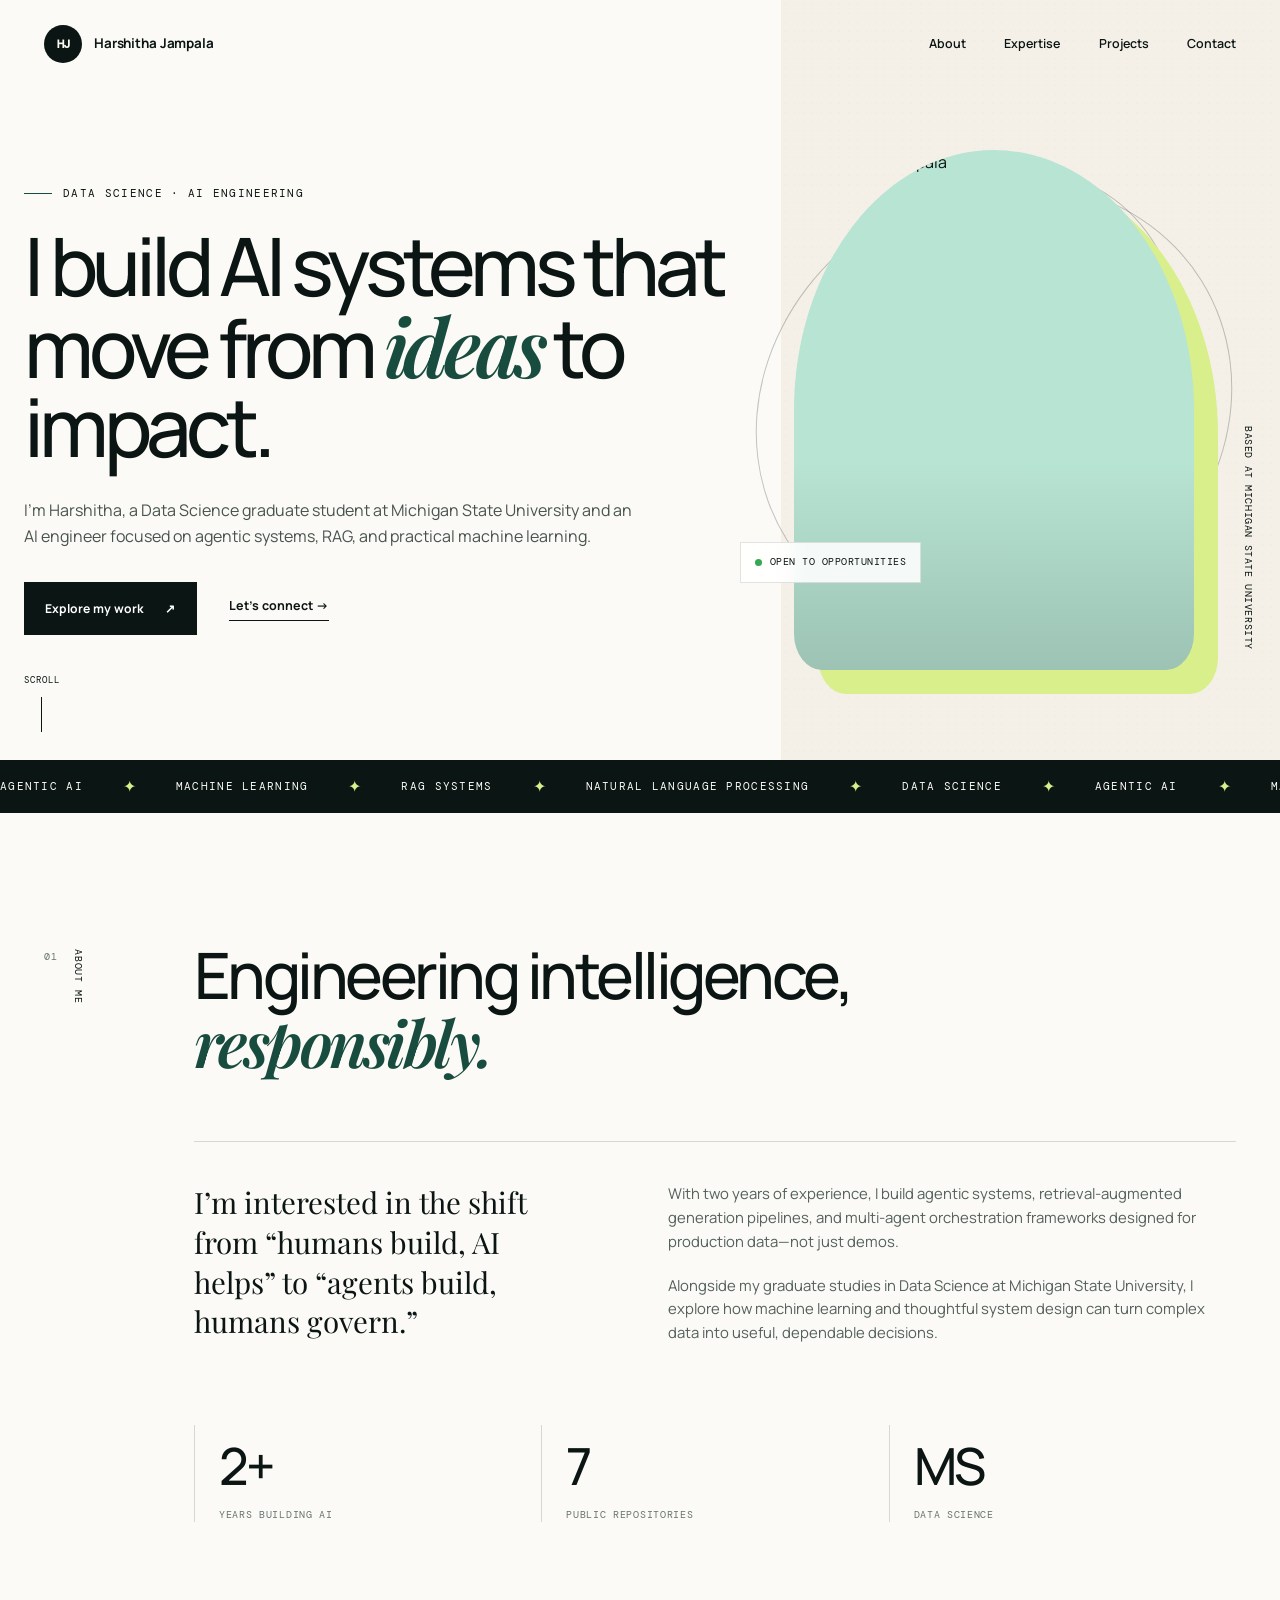
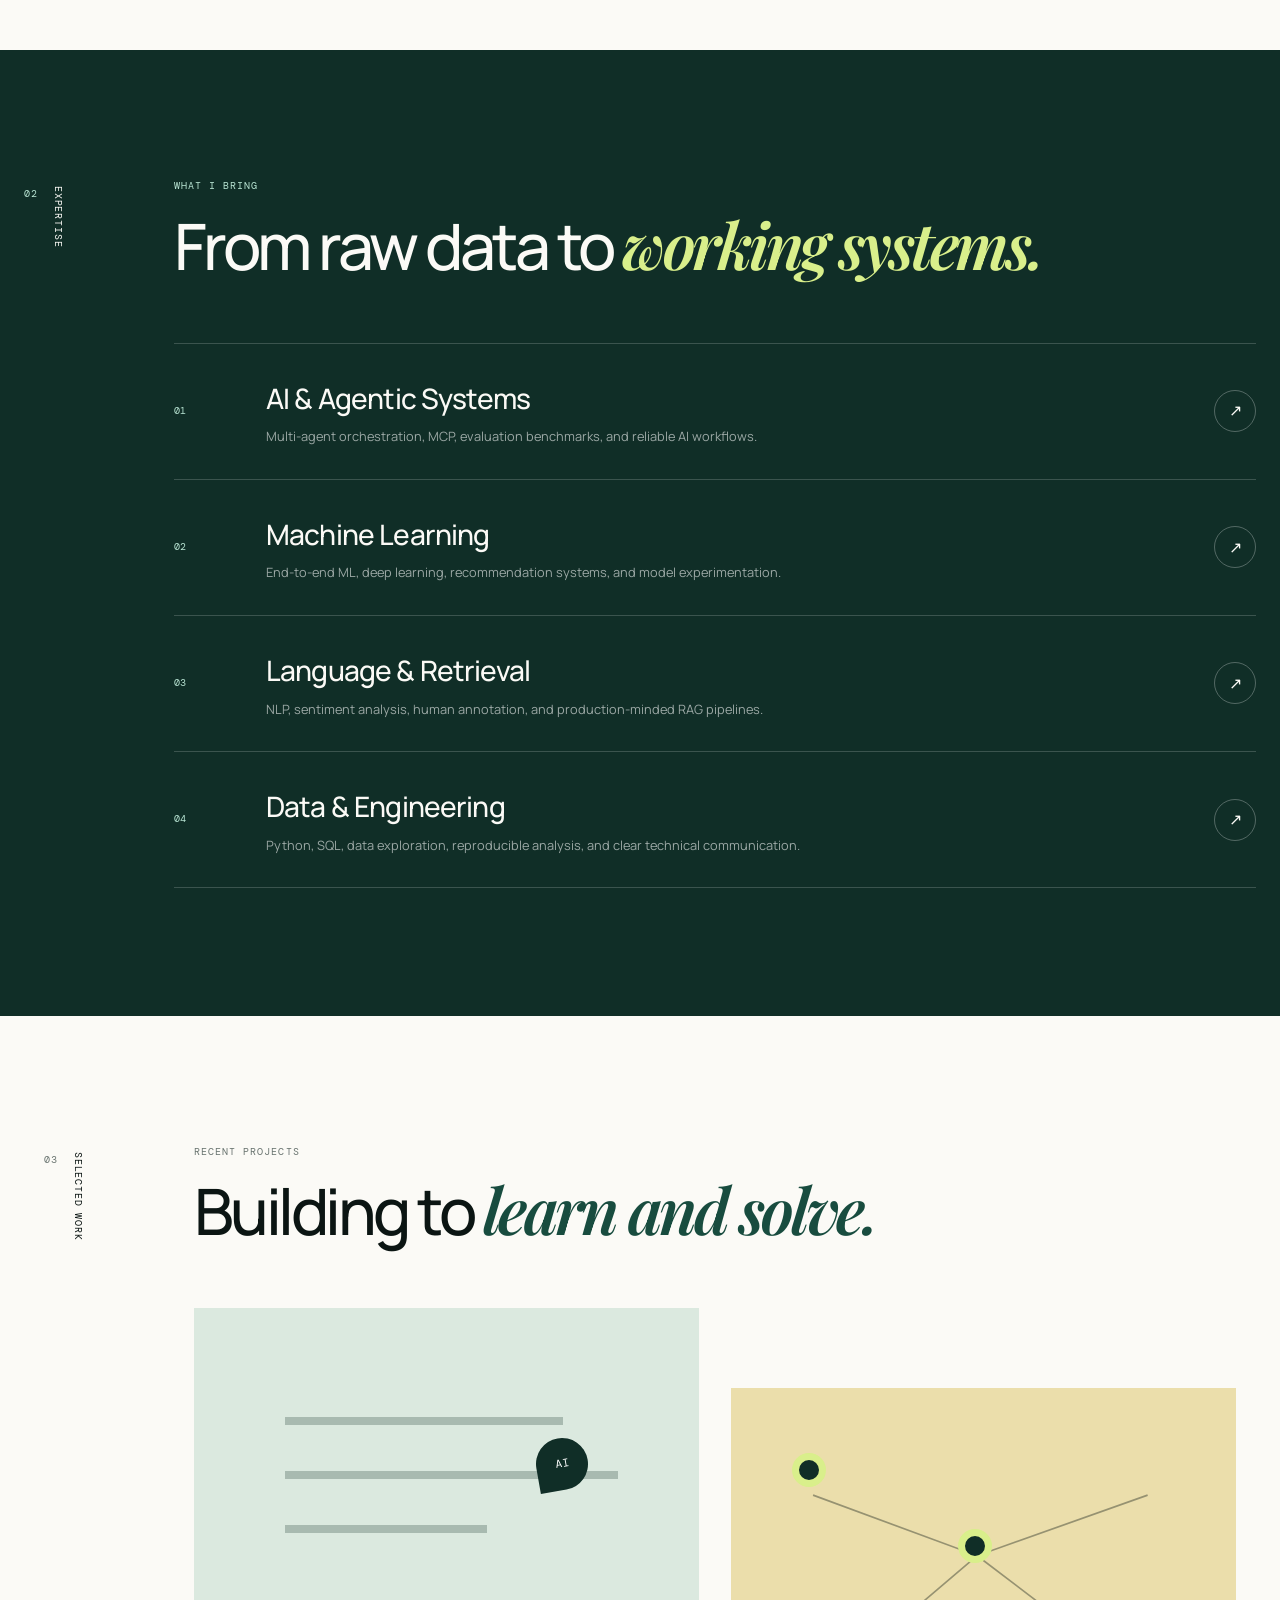
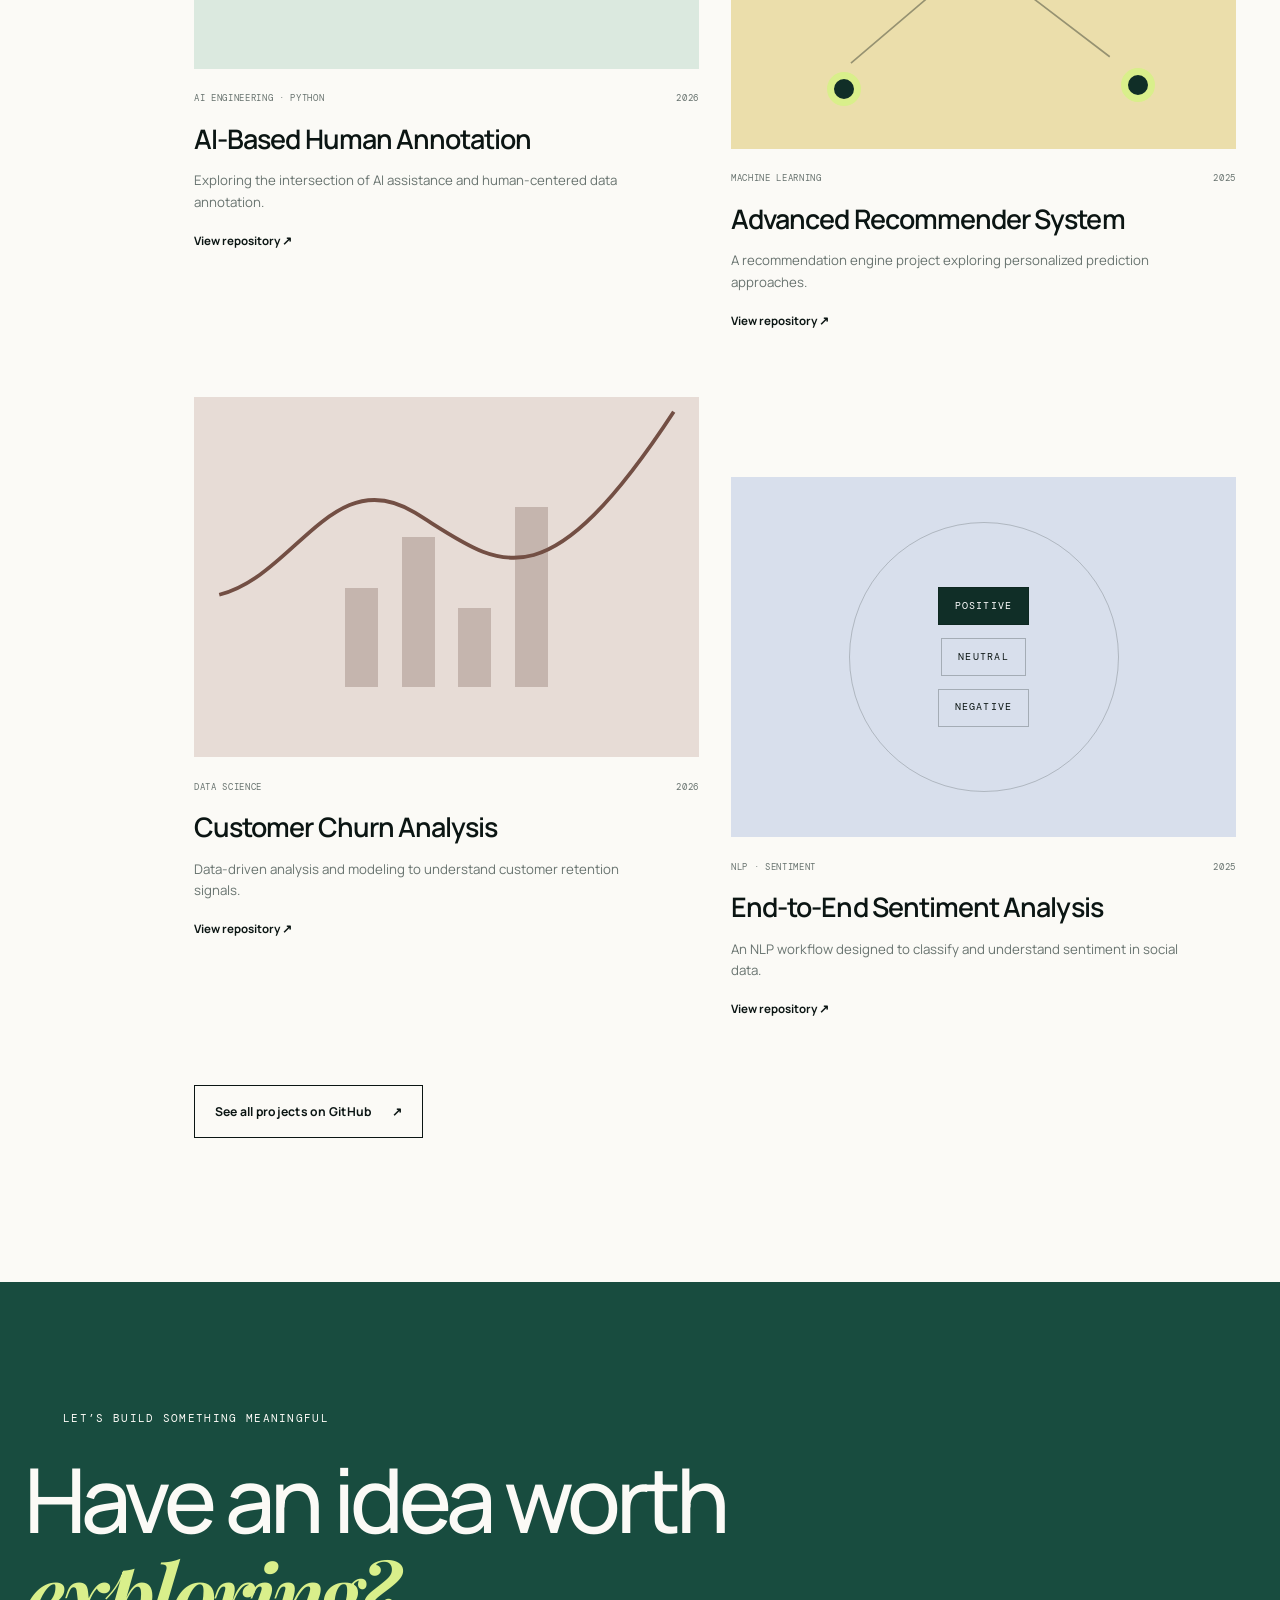
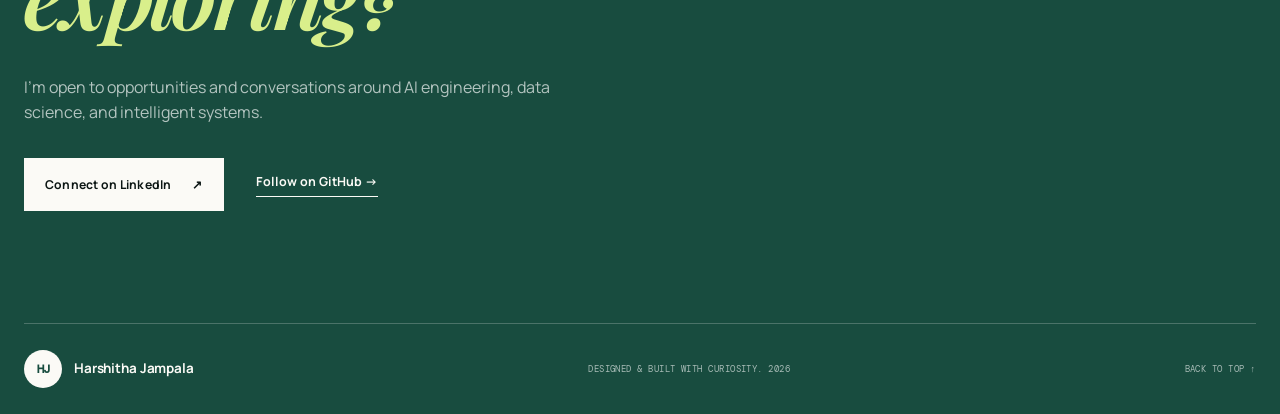
==== index.html @ 98a90528 "Add files via upload" ====
<!DOCTYPE html>
<html lang="en">
  <head>
    <meta charset="UTF-8" />
    <meta name="viewport" content="width=device-width, initial-scale=1.0" />
    <meta
      name="description"
      content="Harshitha Jampala — Data Scientist and AI Engineer building intelligent, production-ready systems."
    />
    <meta name="theme-color" content="#0b1513" />
    <title>Harshitha Jampala | Data Scientist & AI Engineer</title>
    <link rel="preconnect" href="https://fonts.googleapis.com" />
    <link rel="preconnect" href="https://fonts.gstatic.com" crossorigin />
    <link
      href="https://fonts.googleapis.com/css2?family=DM+Mono:wght@400;500&family=Manrope:wght@400;500;600;700&family=Playfair+Display:ital,wght@0,600;1,600&display=swap"
      rel="stylesheet"
    />
    <link rel="stylesheet" href="styles.css" />
    <script src="script.js" defer></script>
  </head>
  <body>
    <a class="skip-link" href="#main-content">Skip to content</a>

    <header class="site-header" id="top">
      <a class="brand" href="#top" aria-label="Harshitha Jampala, home">
        <span class="brand-mark">HJ</span>
        <span>Harshitha Jampala</span>
      </a>
      <button class="menu-toggle" type="button" aria-expanded="false" aria-controls="site-nav">
        <span></span><span></span>
        <span class="sr-only">Open navigation</span>
      </button>
      <nav id="site-nav" aria-label="Primary navigation">
        <a href="#about">About</a>
        <a href="#expertise">Expertise</a>
        <a href="#projects">Projects</a>
        <a href="#contact">Contact</a>
      </nav>
    </header>

    <main id="main-content">
      <section class="hero" aria-labelledby="hero-title">
        <div class="hero-copy reveal">
          <p class="eyebrow"><span></span> Data Science · AI Engineering</p>
          <h1 id="hero-title">I build AI systems that move from <em>ideas</em> to impact.</h1>
          <p class="hero-intro">
            I’m Harshitha, a Data Science graduate student at Michigan State University
            and an AI engineer focused on agentic systems, RAG, and practical machine learning.
          </p>
          <div class="hero-actions">
            <a class="button button-primary" href="#projects">Explore my work <span>↗</span></a>
            <a class="text-link" href="#contact">Let’s connect <span>→</span></a>
          </div>
        </div>

        <div class="hero-visual reveal" aria-label="Portrait of Harshitha Jampala">
          <div class="portrait-frame">
            <img
              src="https://avatars.githubusercontent.com/u/181497829?v=4"
              alt="Harshitha Jampala"
              width="520"
              height="520"
            />
          </div>
          <div class="orbit orbit-one" aria-hidden="true"></div>
          <div class="orbit orbit-two" aria-hidden="true"></div>
          <div class="availability">
            <span class="status-dot"></span>
            Open to opportunities
          </div>
          <p class="visual-note">Based at Michigan State University</p>
        </div>

        <a class="scroll-cue" href="#about" aria-label="Scroll to about section">
          <span>Scroll</span>
          <i></i>
        </a>
      </section>

      <section class="marquee" aria-label="Areas of expertise">
        <div class="marquee-track">
          <span>Agentic AI</span><i>✦</i><span>Machine Learning</span><i>✦</i>
          <span>RAG Systems</span><i>✦</i><span>Natural Language Processing</span><i>✦</i>
          <span>Data Science</span><i>✦</i><span>Agentic AI</span><i>✦</i>
          <span>Machine Learning</span><i>✦</i><span>RAG Systems</span><i>✦</i>
        </div>
      </section>

      <section class="section about" id="about" aria-labelledby="about-title">
        <div class="section-label reveal">
          <span>01</span>
          <p>About me</p>
        </div>
        <div class="about-content reveal">
          <h2 id="about-title">Engineering intelligence, <em>responsibly.</em></h2>
          <div class="about-grid">
            <p class="about-lead">
              I’m interested in the shift from “humans build, AI helps” to
              “agents build, humans govern.”
            </p>
            <div class="about-body">
              <p>
                With two years of experience, I build agentic systems, retrieval-augmented
                generation pipelines, and multi-agent orchestration frameworks designed for
                production data—not just demos.
              </p>
              <p>
                Alongside my graduate studies in Data Science at Michigan State University,
                I explore how machine learning and thoughtful system design can turn complex
                data into useful, dependable decisions.
              </p>
            </div>
          </div>
          <div class="stats" aria-label="Highlights">
            <div><strong>2+</strong><span>Years building AI</span></div>
            <div><strong>7</strong><span>Public repositories</span></div>
            <div><strong>MS</strong><span>Data Science</span></div>
          </div>
        </div>
      </section>

      <section class="section expertise" id="expertise" aria-labelledby="expertise-title">
        <div class="section-label light reveal">
          <span>02</span>
          <p>Expertise</p>
        </div>
        <div class="expertise-content">
          <div class="section-heading reveal">
            <p class="kicker">What I bring</p>
            <h2 id="expertise-title">From raw data to <em>working systems.</em></h2>
          </div>
          <div class="expertise-list">
            <article class="expertise-item reveal">
              <span class="item-number">01</span>
              <div>
                <h3>AI & Agentic Systems</h3>
                <p>Multi-agent orchestration, MCP, evaluation benchmarks, and reliable AI workflows.</p>
              </div>
              <span class="item-icon" aria-hidden="true">↗</span>
            </article>
            <article class="expertise-item reveal">
              <span class="item-number">02</span>
              <div>
                <h3>Machine Learning</h3>
                <p>End-to-end ML, deep learning, recommendation systems, and model experimentation.</p>
              </div>
              <span class="item-icon" aria-hidden="true">↗</span>
            </article>
            <article class="expertise-item reveal">
              <span class="item-number">03</span>
              <div>
                <h3>Language & Retrieval</h3>
                <p>NLP, sentiment analysis, human annotation, and production-minded RAG pipelines.</p>
              </div>
              <span class="item-icon" aria-hidden="true">↗</span>
            </article>
            <article class="expertise-item reveal">
              <span class="item-number">04</span>
              <div>
                <h3>Data & Engineering</h3>
                <p>Python, SQL, data exploration, reproducible analysis, and clear technical communication.</p>
              </div>
              <span class="item-icon" aria-hidden="true">↗</span>
            </article>
          </div>
        </div>
      </section>

      <section class="section projects" id="projects" aria-labelledby="projects-title">
        <div class="section-label reveal">
          <span>03</span>
          <p>Selected work</p>
        </div>
        <div class="projects-content">
          <div class="section-heading reveal">
            <p class="kicker">Recent projects</p>
            <h2 id="projects-title">Building to <em>learn and solve.</em></h2>
          </div>
          <div class="project-grid">
            <a
              class="project-card project-featured reveal"
              href="https://github.com/Harshitha653/AI-based-human-annotation"
              target="_blank"
              rel="noreferrer"
            >
              <div class="project-art annotation-art" aria-hidden="true">
                <span class="annotation-line line-one"></span>
                <span class="annotation-line line-two"></span>
                <span class="annotation-line line-three"></span>
                <div class="annotation-cursor">AI</div>
              </div>
              <div class="project-meta">
                <span>AI Engineering · Python</span>
                <span>2026</span>
              </div>
              <h3>AI-Based Human Annotation</h3>
              <p>Exploring the intersection of AI assistance and human-centered data annotation.</p>
              <span class="project-link">View repository ↗</span>
            </a>

            <a
              class="project-card reveal"
              href="https://github.com/Harshitha653/Advanced-recommender-system"
              target="_blank"
              rel="noreferrer"
            >
              <div class="project-art recommender-art" aria-hidden="true">
                <div class="node node-one"></div><div class="node node-two"></div>
                <div class="node node-three"></div><div class="node node-four"></div>
                <svg viewBox="0 0 400 240"><path d="M65 62L195 110L330 62M195 110L95 195M195 110L300 190" /></svg>
              </div>
              <div class="project-meta"><span>Machine Learning</span><span>2025</span></div>
              <h3>Advanced Recommender System</h3>
              <p>A recommendation engine project exploring personalized prediction approaches.</p>
              <span class="project-link">View repository ↗</span>
            </a>

            <a
              class="project-card reveal"
              href="https://github.com/Harshitha653/Customer_churn"
              target="_blank"
              rel="noreferrer"
            >
              <div class="project-art churn-art" aria-hidden="true">
                <div class="chart-bar"></div><div class="chart-bar"></div>
                <div class="chart-bar"></div><div class="chart-bar"></div>
                <svg viewBox="0 0 400 240"><path d="M20 190C80 175 110 85 175 125S275 205 380 45" /></svg>
              </div>
              <div class="project-meta"><span>Data Science</span><span>2026</span></div>
              <h3>Customer Churn Analysis</h3>
              <p>Data-driven analysis and modeling to understand customer retention signals.</p>
              <span class="project-link">View repository ↗</span>
            </a>

            <a
              class="project-card reveal"
              href="https://github.com/Harshitha653/End-to-end-twitter-sentimental-analysis"
              target="_blank"
              rel="noreferrer"
            >
              <div class="project-art sentiment-art" aria-hidden="true">
                <span>POSITIVE</span><span>NEUTRAL</span><span>NEGATIVE</span>
                <div class="pulse"></div>
              </div>
              <div class="project-meta"><span>NLP · Sentiment</span><span>2025</span></div>
              <h3>End-to-End Sentiment Analysis</h3>
              <p>An NLP workflow designed to classify and understand sentiment in social data.</p>
              <span class="project-link">View repository ↗</span>
            </a>
          </div>
          <a
            class="button button-outline reveal"
            href="https://github.com/Harshitha653?tab=repositories"
            target="_blank"
            rel="noreferrer"
          >
            See all projects on GitHub <span>↗</span>
          </a>
        </div>
      </section>

      <section class="contact" id="contact" aria-labelledby="contact-title">
        <div class="contact-inner reveal">
          <p class="eyebrow light"><span></span> Let’s build something meaningful</p>
          <h2 id="contact-title">Have an idea worth <em>exploring?</em></h2>
          <p>
            I’m open to opportunities and conversations around AI engineering,
            data science, and intelligent systems.
          </p>
          <div class="contact-actions">
            <a
              class="button button-light"
              href="https://www.linkedin.com/in/harshitha-jampala-905857206/"
              target="_blank"
              rel="noreferrer"
            >Connect on LinkedIn <span>↗</span></a>
            <a
              class="text-link light-link"
              href="https://github.com/Harshitha653"
              target="_blank"
              rel="noreferrer"
            >Follow on GitHub <span>→</span></a>
          </div>
        </div>
        <footer>
          <a class="brand footer-brand" href="#top">
            <span class="brand-mark">HJ</span>
            <span>Harshitha Jampala</span>
          </a>
          <p>Designed & built with curiosity. <span id="year"></span></p>
          <a class="back-to-top" href="#top">Back to top ↑</a>
        </footer>
      </section>
    </main>
  </body>
</html>
---- styles.css ----
:root {
  --ink: #0b1513;
  --forest: #102e27;
  --green: #184c3f;
  --mint: #b8e4d3;
  --lime: #d9ef8b;
  --cream: #f4f0e7;
  --paper: #fbfaf6;
  --line: rgba(11, 21, 19, 0.15);
  --muted: #68736f;
  --max-width: 1240px;
}

* {
  box-sizing: border-box;
  margin: 0;
  padding: 0;
}

html {
  scroll-behavior: smooth;
}

body {
  background: var(--paper);
  color: var(--ink);
  font-family: "Manrope", sans-serif;
  line-height: 1.6;
  overflow-x: hidden;
}

a {
  color: inherit;
  text-decoration: none;
}

img {
  display: block;
  max-width: 100%;
}

.sr-only {
  clip: rect(0 0 0 0);
  clip-path: inset(50%);
  height: 1px;
  overflow: hidden;
  position: absolute;
  white-space: nowrap;
  width: 1px;
}

.skip-link {
  background: var(--lime);
  left: 1rem;
  padding: 0.7rem 1rem;
  position: fixed;
  top: -5rem;
  z-index: 1000;
}

.skip-link:focus {
  top: 1rem;
}

.site-header {
  align-items: center;
  display: flex;
  height: 88px;
  justify-content: space-between;
  left: 50%;
  max-width: var(--max-width);
  padding: 0 24px;
  position: absolute;
  top: 0;
  transform: translateX(-50%);
  width: 100%;
  z-index: 20;
}

.brand {
  align-items: center;
  display: flex;
  font-size: 0.84rem;
  font-weight: 700;
  gap: 0.75rem;
  letter-spacing: -0.01em;
}

.brand-mark {
  align-items: center;
  background: var(--ink);
  border-radius: 50%;
  color: var(--paper);
  display: flex;
  font-family: "DM Mono", monospace;
  font-size: 0.73rem;
  height: 38px;
  justify-content: center;
  letter-spacing: -0.06em;
  width: 38px;
}

nav {
  align-items: center;
  display: flex;
  gap: 2.4rem;
}

nav a {
  font-size: 0.78rem;
  font-weight: 600;
  position: relative;
}

nav a::after {
  background: var(--ink);
  bottom: -6px;
  content: "";
  height: 1px;
  left: 0;
  position: absolute;
  transform: scaleX(0);
  transform-origin: right;
  transition: transform 0.25s ease;
  width: 100%;
}

nav a:hover::after,
nav a:focus-visible::after {
  transform: scaleX(1);
  transform-origin: left;
}

.menu-toggle {
  background: transparent;
  border: 0;
  cursor: pointer;
  display: none;
  padding: 10px;
}

.menu-toggle > span:not(.sr-only) {
  background: var(--ink);
  display: block;
  height: 1px;
  margin: 6px 0;
  transition: 0.25s ease;
  width: 25px;
}

.hero {
  align-items: center;
  display: grid;
  grid-template-columns: 1.15fr 0.85fr;
  min-height: 760px;
  overflow: hidden;
  padding: 130px max(24px, calc((100vw - var(--max-width)) / 2)) 70px;
  position: relative;
}

.hero::before {
  background: var(--cream);
  content: "";
  height: 100%;
  position: absolute;
  right: 0;
  top: 0;
  width: 39%;
  z-index: -2;
}

.hero::after {
  background-image: radial-gradient(rgba(11, 21, 19, 0.17) 0.65px, transparent 0.65px);
  background-size: 9px 9px;
  content: "";
  height: 100%;
  opacity: 0.25;
  position: absolute;
  right: 0;
  top: 0;
  width: 39%;
  z-index: -1;
}

.eyebrow {
  align-items: center;
  display: flex;
  font-family: "DM Mono", monospace;
  font-size: 0.68rem;
  gap: 0.7rem;
  letter-spacing: 0.12em;
  margin-bottom: 1.5rem;
  text-transform: uppercase;
}

.eyebrow > span {
  background: var(--green);
  height: 1px;
  width: 28px;
}

.hero h1 {
  font-size: clamp(3.2rem, 6.3vw, 6.25rem);
  font-weight: 500;
  letter-spacing: -0.065em;
  line-height: 0.98;
  max-width: 800px;
}

h1 em,
h2 em {
  color: var(--green);
  font-family: "Playfair Display", serif;
  font-weight: 600;
}

.hero-intro {
  color: #48534f;
  font-size: clamp(1rem, 1.2vw, 1.12rem);
  margin: 2rem 0;
  max-width: 620px;
}

.hero-actions,
.contact-actions {
  align-items: center;
  display: flex;
  gap: 2rem;
}

.button {
  align-items: center;
  border: 1px solid transparent;
  display: inline-flex;
  font-size: 0.76rem;
  font-weight: 700;
  gap: 1.3rem;
  justify-content: center;
  letter-spacing: 0.02em;
  padding: 1rem 1.25rem;
  transition: background 0.25s ease, color 0.25s ease, transform 0.25s ease;
}

.button:hover,
.button:focus-visible {
  transform: translateY(-3px);
}

.button-primary {
  background: var(--ink);
  color: white;
}

.button-primary:hover {
  background: var(--green);
}

.text-link {
  border-bottom: 1px solid var(--ink);
  font-size: 0.78rem;
  font-weight: 700;
  padding-bottom: 0.25rem;
}

.hero-visual {
  align-items: center;
  display: flex;
  justify-content: center;
  min-height: 540px;
  position: relative;
}

.portrait-frame {
  background: var(--mint);
  border-radius: 50% 50% 7% 7%;
  box-shadow: 24px 24px 0 var(--lime);
  overflow: hidden;
  position: relative;
  width: min(78%, 400px);
  z-index: 2;
}

.portrait-frame::after {
  background: linear-gradient(180deg, transparent 60%, rgba(11, 21, 19, 0.16));
  content: "";
  inset: 0;
  position: absolute;
}

.portrait-frame img {
  aspect-ratio: 1 / 1.12;
  filter: saturate(0.72) contrast(1.04);
  object-fit: cover;
  width: 100%;
}

.orbit {
  border: 1px solid rgba(11, 21, 19, 0.24);
  border-radius: 50%;
  position: absolute;
}

.orbit-one {
  height: 490px;
  transform: rotate(21deg);
  width: 365px;
}

.orbit-two {
  height: 440px;
  transform: rotate(-32deg);
  width: 490px;
}

.availability {
  align-items: center;
  backdrop-filter: blur(8px);
  background: rgba(255, 255, 255, 0.88);
  border: 1px solid rgba(11, 21, 19, 0.12);
  bottom: 98px;
  display: flex;
  font-family: "DM Mono", monospace;
  font-size: 0.63rem;
  gap: 0.5rem;
  left: 8px;
  letter-spacing: 0.05em;
  padding: 0.7rem 0.85rem;
  position: absolute;
  text-transform: uppercase;
  z-index: 3;
}

.status-dot {
  animation: pulse-dot 2s infinite;
  background: #34a853;
  border-radius: 50%;
  height: 7px;
  width: 7px;
}

@keyframes pulse-dot {
  50% { box-shadow: 0 0 0 5px rgba(52, 168, 83, 0.15); }
}

.visual-note {
  bottom: 30px;
  font-family: "DM Mono", monospace;
  font-size: 0.61rem;
  letter-spacing: 0.06em;
  position: absolute;
  right: 0;
  text-transform: uppercase;
  writing-mode: vertical-rl;
}

.scroll-cue {
  align-items: center;
  bottom: 28px;
  display: flex;
  flex-direction: column;
  font-family: "DM Mono", monospace;
  font-size: 0.57rem;
  gap: 0.6rem;
  left: max(24px, calc((100vw - var(--max-width)) / 2));
  letter-spacing: 0.1em;
  position: absolute;
  text-transform: uppercase;
}

.scroll-cue i {
  background: var(--ink);
  height: 35px;
  width: 1px;
}

.marquee {
  background: var(--ink);
  color: var(--paper);
  overflow: hidden;
  padding: 0.85rem 0;
}

.marquee-track {
  align-items: center;
  animation: marquee 26s linear infinite;
  display: flex;
  gap: 2.5rem;
  white-space: nowrap;
  width: max-content;
}

.marquee span {
  font-family: "DM Mono", monospace;
  font-size: 0.67rem;
  letter-spacing: 0.12em;
  text-transform: uppercase;
}

.marquee i {
  color: var(--lime);
  font-style: normal;
}

@keyframes marquee {
  to { transform: translateX(-50%); }
}

.section {
  display: grid;
  grid-template-columns: 150px 1fr;
  margin: 0 auto;
  max-width: var(--max-width);
  padding: 8rem 24px;
}

.section-label {
  align-items: flex-start;
  display: flex;
  font-family: "DM Mono", monospace;
  font-size: 0.64rem;
  gap: 0.75rem;
  letter-spacing: 0.08em;
  padding-top: 0.5rem;
  text-transform: uppercase;
}

.section-label span {
  color: var(--muted);
}

.section-label p {
  writing-mode: vertical-rl;
}

.about h2,
.section-heading h2,
.contact h2 {
  font-size: clamp(2.6rem, 5vw, 5rem);
  font-weight: 500;
  letter-spacing: -0.055em;
  line-height: 1.05;
}

.about-content > h2 {
  max-width: 900px;
}

.about-grid {
  border-top: 1px solid var(--line);
  display: grid;
  gap: 6rem;
  grid-template-columns: 0.8fr 1.2fr;
  margin-top: 4rem;
  padding-top: 2.5rem;
}

.about-lead {
  font-family: "Playfair Display", serif;
  font-size: clamp(1.35rem, 2.3vw, 2rem);
  line-height: 1.35;
}

.about-body {
  color: #53605c;
  display: grid;
  font-size: 0.93rem;
  gap: 1.25rem;
}

.stats {
  display: grid;
  grid-template-columns: repeat(3, 1fr);
  margin-top: 5rem;
}

.stats > div {
  border-left: 1px solid var(--line);
  display: flex;
  flex-direction: column;
  padding-left: 1.5rem;
}

.stats strong {
  font-size: clamp(2.2rem, 4vw, 3.8rem);
  font-weight: 500;
  letter-spacing: -0.06em;
}

.stats span {
  color: var(--muted);
  font-family: "DM Mono", monospace;
  font-size: 0.61rem;
  letter-spacing: 0.07em;
  text-transform: uppercase;
}

.expertise {
  background: var(--forest);
  color: var(--paper);
  max-width: none;
  padding-left: max(24px, calc((100vw - var(--max-width)) / 2));
  padding-right: max(24px, calc((100vw - var(--max-width)) / 2));
}

.light span {
  color: var(--mint);
}

.kicker {
  color: var(--muted);
  font-family: "DM Mono", monospace;
  font-size: 0.65rem;
  letter-spacing: 0.1em;
  margin-bottom: 0.9rem;
  text-transform: uppercase;
}

.expertise .kicker {
  color: var(--mint);
}

.expertise h2 em {
  color: var(--lime);
}

.expertise-list {
  border-top: 1px solid rgba(255, 255, 255, 0.18);
  margin-top: 4rem;
}

.expertise-item {
  align-items: center;
  border-bottom: 1px solid rgba(255, 255, 255, 0.18);
  display: grid;
  gap: 2rem;
  grid-template-columns: 60px 1fr 60px;
  padding: 2rem 0;
  transition: padding 0.25s ease, background 0.25s ease;
}

.expertise-item:hover {
  background: rgba(255, 255, 255, 0.035);
  padding-left: 1rem;
  padding-right: 1rem;
}

.item-number {
  color: var(--mint);
  font-family: "DM Mono", monospace;
  font-size: 0.65rem;
}

.expertise-item h3 {
  font-size: clamp(1.35rem, 2.2vw, 2rem);
  font-weight: 500;
  letter-spacing: -0.03em;
}

.expertise-item p {
  color: rgba(255, 255, 255, 0.58);
  font-size: 0.8rem;
  margin-top: 0.35rem;
  max-width: 620px;
}

.item-icon {
  align-items: center;
  border: 1px solid rgba(255, 255, 255, 0.28);
  border-radius: 50%;
  display: flex;
  height: 42px;
  justify-content: center;
  justify-self: end;
  width: 42px;
}

.projects {
  padding-bottom: 9rem;
}

.project-grid {
  display: grid;
  gap: 4rem 2rem;
  grid-template-columns: repeat(2, 1fr);
  margin: 4rem 0;
}

.project-card {
  display: block;
}

.project-card:nth-child(even) {
  margin-top: 5rem;
}

.project-art {
  align-items: center;
  aspect-ratio: 1.4 / 1;
  display: flex;
  justify-content: center;
  margin-bottom: 1.4rem;
  overflow: hidden;
  position: relative;
  transition: transform 0.45s cubic-bezier(0.2, 0.75, 0.3, 1);
}

.project-card:hover .project-art {
  transform: scale(0.985);
}

.annotation-art {
  background: #dbe9df;
}

.annotation-line {
  background: rgba(16, 46, 39, 0.25);
  height: 8px;
  left: 18%;
  position: absolute;
}

.line-one { top: 30%; width: 55%; }
.line-two { top: 45%; width: 66%; }
.line-three { top: 60%; width: 40%; }

.annotation-cursor {
  align-items: center;
  background: var(--forest);
  border-radius: 50% 50% 50% 0;
  color: white;
  display: flex;
  font-family: "DM Mono", monospace;
  font-size: 0.7rem;
  height: 52px;
  justify-content: center;
  position: absolute;
  right: 22%;
  top: 36%;
  transform: rotate(-10deg);
  width: 52px;
}

.recommender-art {
  background: #ebdeab;
}

.recommender-art svg,
.churn-art svg {
  height: 100%;
  position: absolute;
  width: 100%;
}

.recommender-art path {
  fill: none;
  stroke: rgba(11, 21, 19, 0.38);
  stroke-width: 1.3;
}

.node {
  background: var(--forest);
  border: 7px solid var(--lime);
  border-radius: 50%;
  height: 34px;
  position: absolute;
  width: 34px;
  z-index: 2;
}

.node-one { left: 12%; top: 18%; }
.node-two { left: 45%; top: 39%; }
.node-three { bottom: 12%; left: 19%; }
.node-four { bottom: 13%; right: 16%; }

.churn-art {
  align-items: flex-end;
  background: #e7dcd6;
  gap: 7%;
  padding: 14% 17%;
}

.chart-bar {
  background: rgba(89, 55, 46, 0.24);
  height: 45%;
  width: 10%;
}

.chart-bar:nth-child(2) { height: 68%; }
.chart-bar:nth-child(3) { height: 36%; }
.chart-bar:nth-child(4) { height: 82%; }

.churn-art path {
  fill: none;
  stroke: #734f44;
  stroke-width: 3;
}

.sentiment-art {
  background: #d8dfec;
  flex-direction: column;
  gap: 0.8rem;
}

.sentiment-art span {
  border: 1px solid rgba(11, 21, 19, 0.25);
  font-family: "DM Mono", monospace;
  font-size: 0.65rem;
  letter-spacing: 0.12em;
  padding: 0.6rem 1rem;
  position: relative;
  z-index: 2;
}

.sentiment-art span:first-child {
  background: var(--forest);
  color: white;
}

.pulse {
  border: 1px solid rgba(11, 21, 19, 0.2);
  border-radius: 50%;
  height: 270px;
  position: absolute;
  width: 270px;
}

.project-meta {
  color: var(--muted);
  display: flex;
  font-family: "DM Mono", monospace;
  font-size: 0.59rem;
  justify-content: space-between;
  letter-spacing: 0.07em;
  text-transform: uppercase;
}

.project-card h3 {
  font-size: clamp(1.35rem, 2.1vw, 2rem);
  font-weight: 600;
  letter-spacing: -0.035em;
  margin: 0.65rem 0;
}

.project-card > p {
  color: var(--muted);
  font-size: 0.83rem;
  max-width: 470px;
}

.project-link {
  display: inline-block;
  font-size: 0.72rem;
  font-weight: 700;
  margin-top: 1.2rem;
}

.button-outline {
  border-color: var(--ink);
}

.button-outline:hover {
  background: var(--ink);
  color: white;
}

.contact {
  background: var(--green);
  color: var(--paper);
  padding: 8rem max(24px, calc((100vw - var(--max-width)) / 2)) 0;
}

.contact-inner {
  padding-bottom: 7rem;
}

.contact h2 {
  font-size: clamp(3rem, 7vw, 7rem);
  max-width: 1000px;
}

.contact h2 em {
  color: var(--lime);
}

.contact-inner > p:not(.eyebrow) {
  color: rgba(255, 255, 255, 0.67);
  margin: 2rem 0;
  max-width: 530px;
}

.button-light {
  background: var(--paper);
  color: var(--ink);
}

.button-light:hover {
  background: var(--lime);
}

.light-link {
  border-color: var(--paper);
}

footer {
  align-items: center;
  border-top: 1px solid rgba(255, 255, 255, 0.22);
  display: flex;
  justify-content: space-between;
  padding: 1.6rem 0;
}

.footer-brand .brand-mark {
  background: var(--paper);
  color: var(--green);
}

footer p,
.back-to-top {
  color: rgba(255, 255, 255, 0.62);
  font-family: "DM Mono", monospace;
  font-size: 0.57rem;
  letter-spacing: 0.05em;
  text-transform: uppercase;
}

.reveal {
  opacity: 0;
  transform: translateY(24px);
  transition: opacity 0.7s ease, transform 0.7s ease;
}

.reveal.visible {
  opacity: 1;
  transform: translateY(0);
}

@media (max-width: 900px) {
  .hero {
    grid-template-columns: 1fr;
    padding-top: 150px;
  }

  .hero::before,
  .hero::after {
    bottom: 0;
    height: 45%;
    top: auto;
    width: 100%;
  }

  .hero-visual {
    margin-top: 3rem;
  }

  .scroll-cue {
    display: none;
  }

  .section {
    grid-template-columns: 70px 1fr;
  }

  .about-grid {
    gap: 2rem;
    grid-template-columns: 1fr;
  }
}

@media (max-width: 680px) {
  .site-header {
    height: 72px;
  }

  .menu-toggle {
    display: block;
    position: relative;
    z-index: 22;
  }

  nav {
    align-items: flex-start;
    background: var(--paper);
    flex-direction: column;
    gap: 1.4rem;
    left: 0;
    opacity: 0;
    padding: 6rem 24px 2rem;
    pointer-events: none;
    position: fixed;
    top: 0;
    transform: translateY(-10px);
    transition: 0.25s ease;
    width: 100%;
  }

  nav.open {
    opacity: 1;
    pointer-events: auto;
    transform: translateY(0);
  }

  nav a {
    font-size: 1.2rem;
  }

  .menu-toggle[aria-expanded="true"] > span:first-child {
    transform: translateY(3.5px) rotate(45deg);
  }

  .menu-toggle[aria-expanded="true"] > span:nth-child(2) {
    transform: translateY(-3.5px) rotate(-45deg);
  }

  .hero {
    min-height: auto;
    padding-bottom: 4rem;
    padding-top: 120px;
  }

  .hero h1 {
    font-size: clamp(3rem, 14vw, 4.6rem);
  }

  .hero-actions,
  .contact-actions {
    align-items: flex-start;
    flex-direction: column;
    gap: 1.25rem;
  }

  .hero-visual {
    min-height: 430px;
  }

  .portrait-frame {
    width: min(75%, 330px);
  }

  .orbit-one {
    height: 390px;
    width: 285px;
  }

  .orbit-two {
    height: 350px;
    width: 390px;
  }

  .availability {
    bottom: 45px;
  }

  .visual-note {
    display: none;
  }

  .section {
    display: block;
    padding-bottom: 5.5rem;
    padding-top: 5.5rem;
  }

  .section-label {
    margin-bottom: 2.5rem;
  }

  .section-label p {
    writing-mode: initial;
  }

  .about-grid {
    margin-top: 2.5rem;
  }

  .stats {
    gap: 1.5rem 0;
    grid-template-columns: repeat(2, 1fr);
    margin-top: 3.5rem;
  }

  .expertise {
    padding-left: 24px;
    padding-right: 24px;
  }

  .expertise-item {
    gap: 1rem;
    grid-template-columns: 36px 1fr;
  }

  .item-icon {
    display: none;
  }

  .project-grid {
    grid-template-columns: 1fr;
  }

  .project-card:nth-child(even) {
    margin-top: 0;
  }

  .contact {
    padding-top: 5.5rem;
  }

  footer {
    align-items: flex-start;
    flex-direction: column;
    gap: 1.5rem;
  }
}

@media (prefers-reduced-motion: reduce) {
  html {
    scroll-behavior: auto;
  }

  *,
  *::before,
  *::after {
    animation-duration: 0.01ms !important;
    animation-iteration-count: 1 !important;
    transition-duration: 0.01ms !important;
  }

  .reveal {
    opacity: 1;
    transform: none;
  }
}
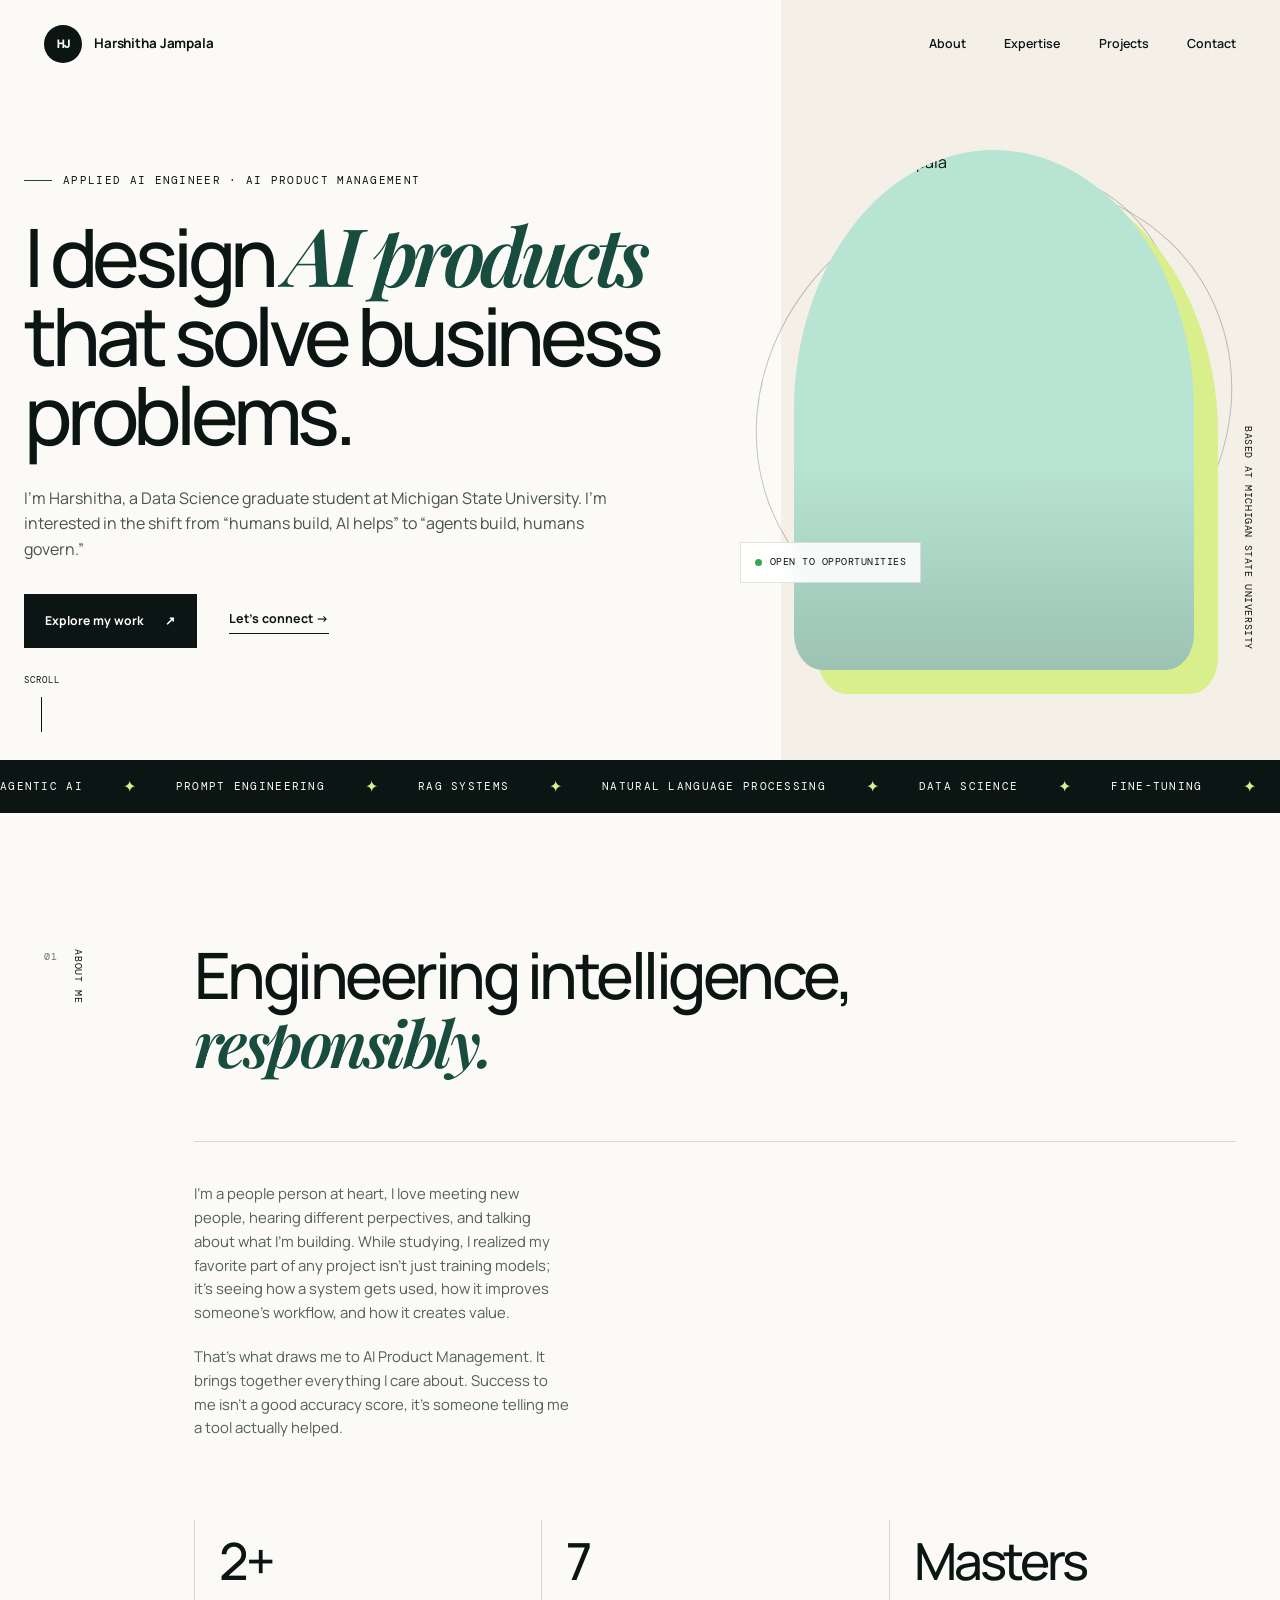
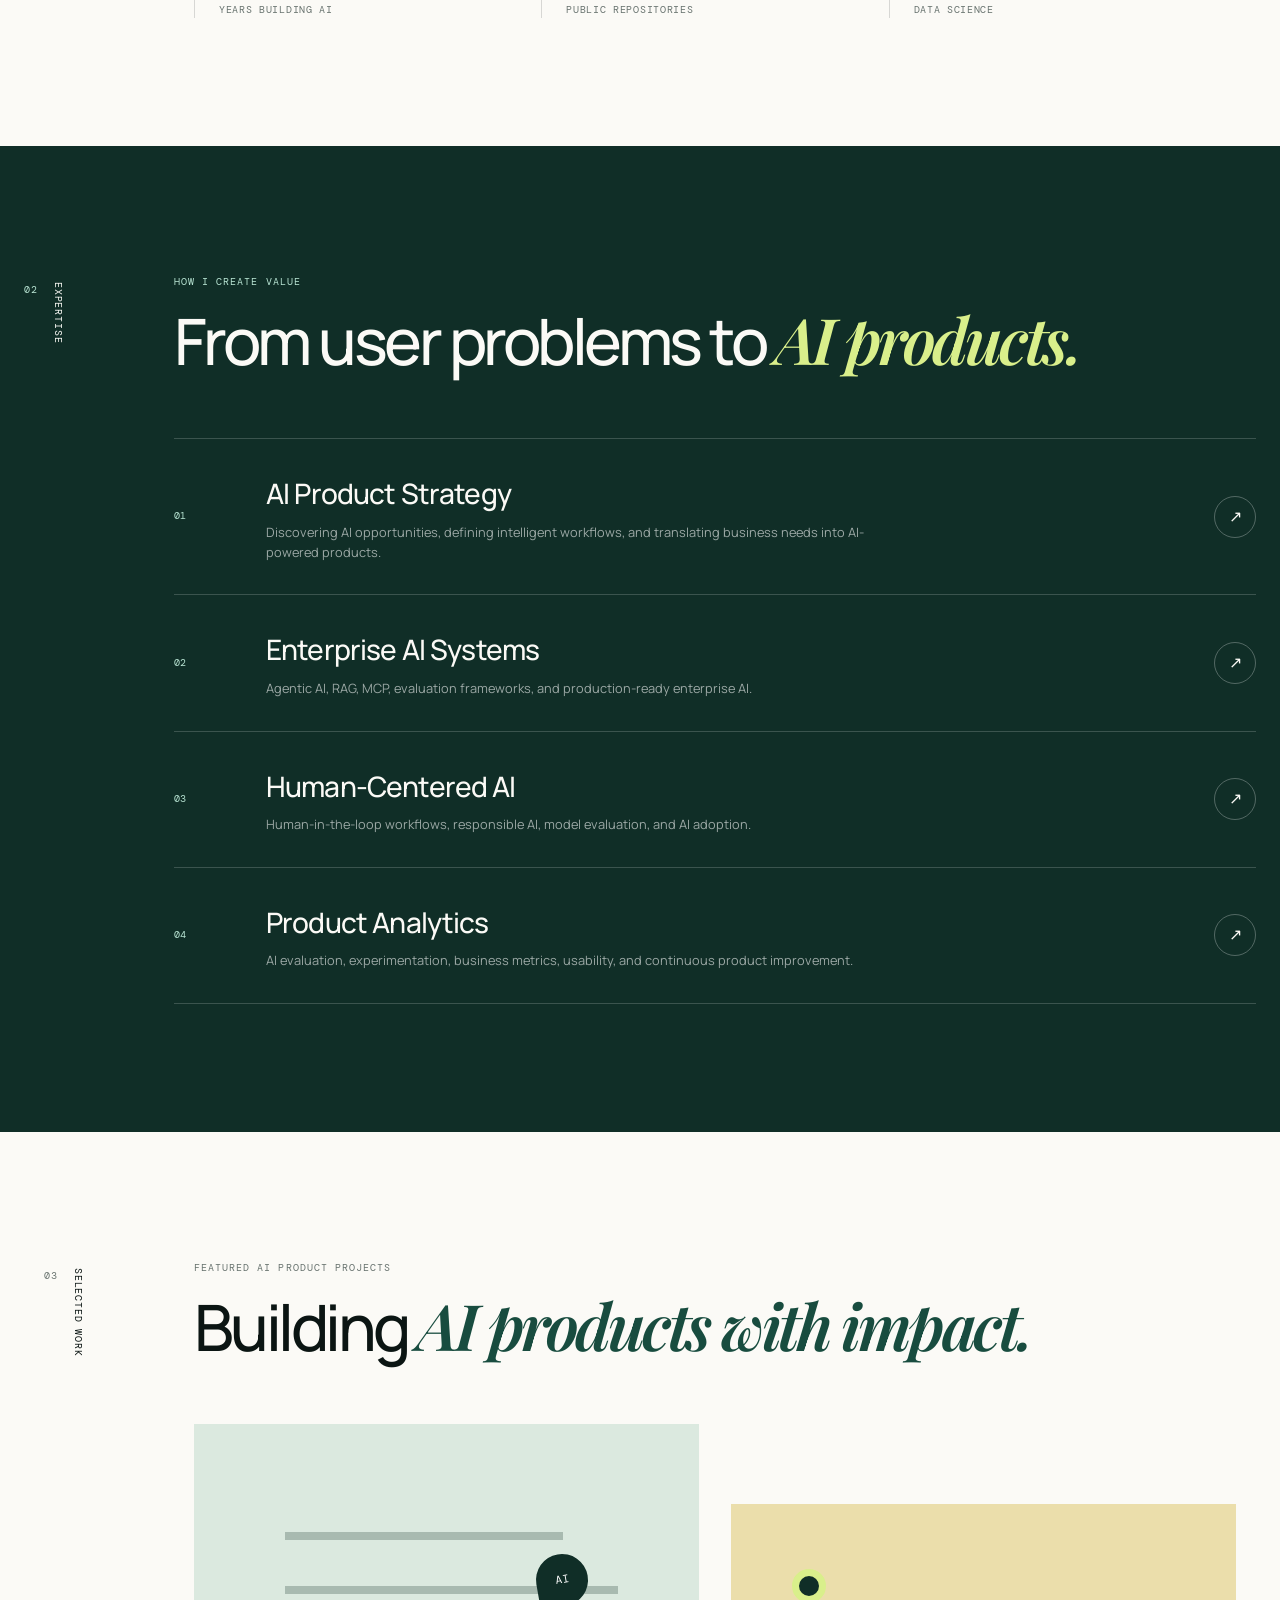
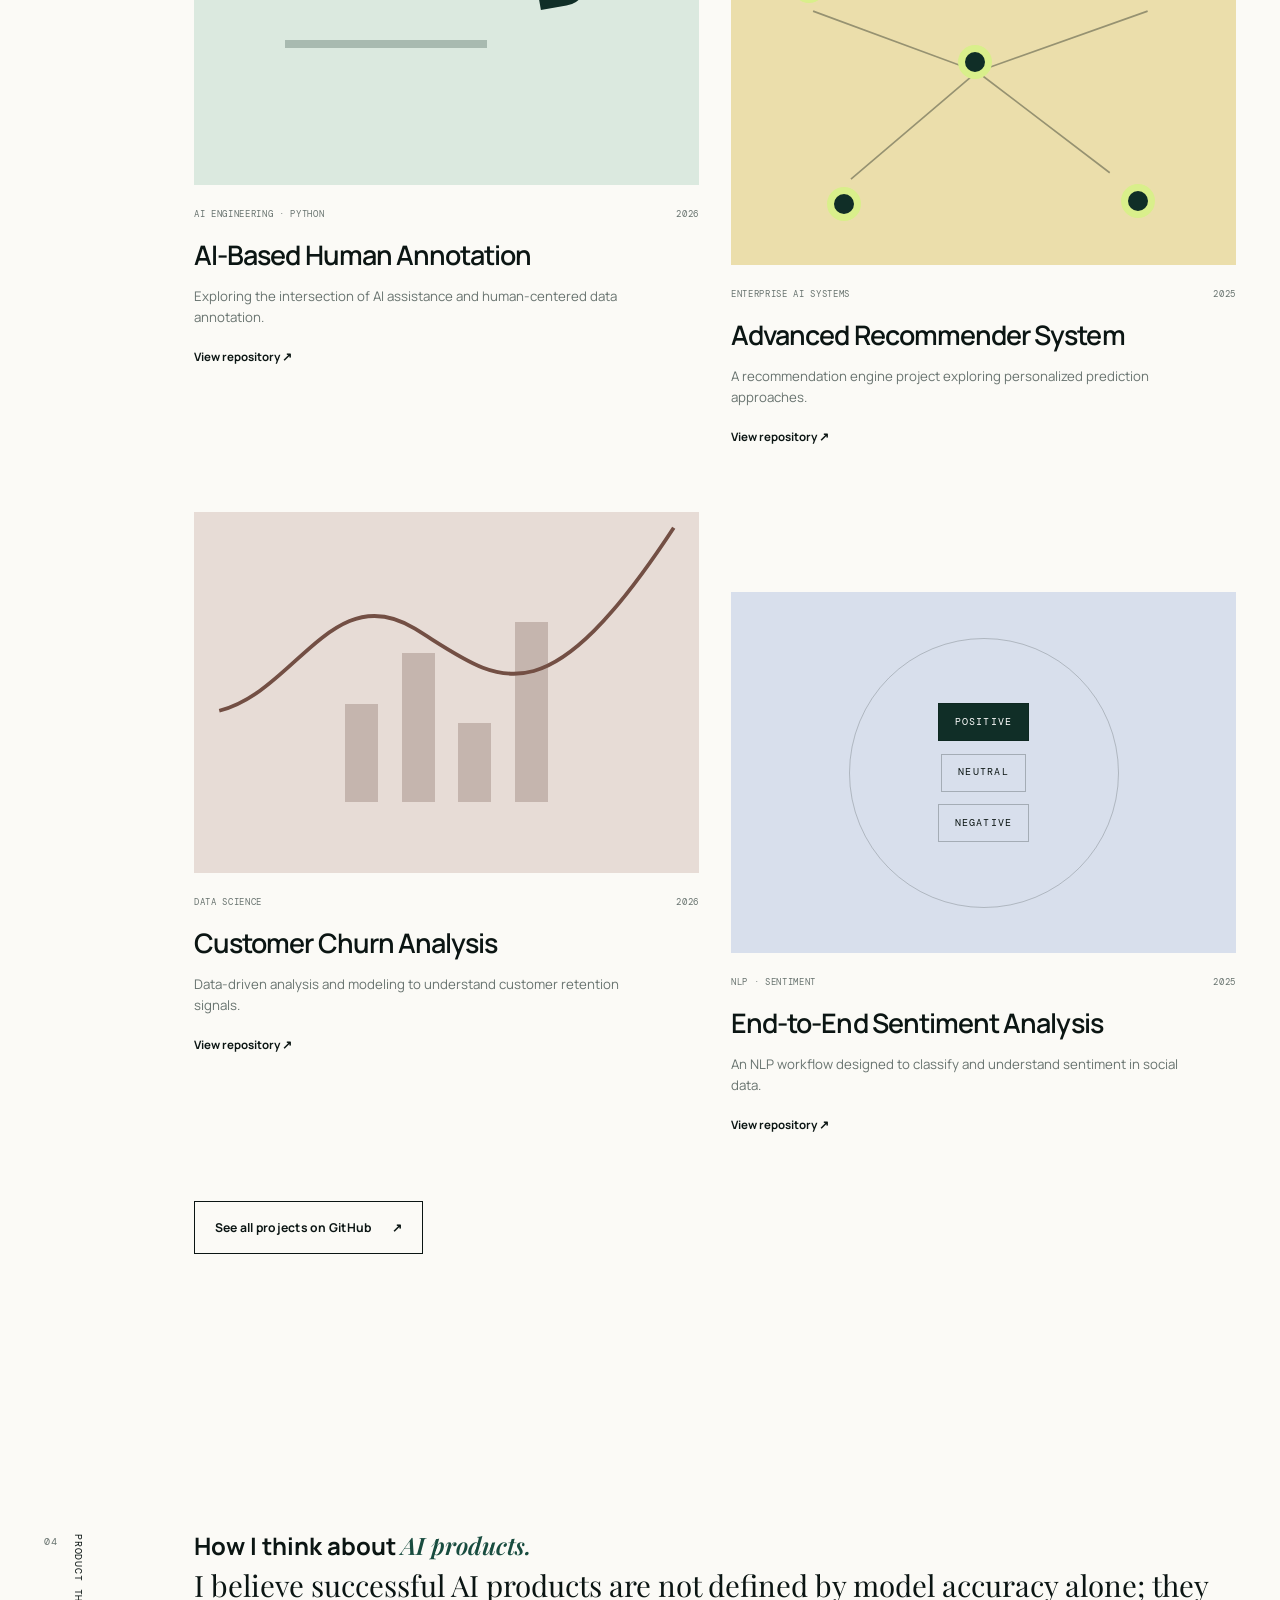
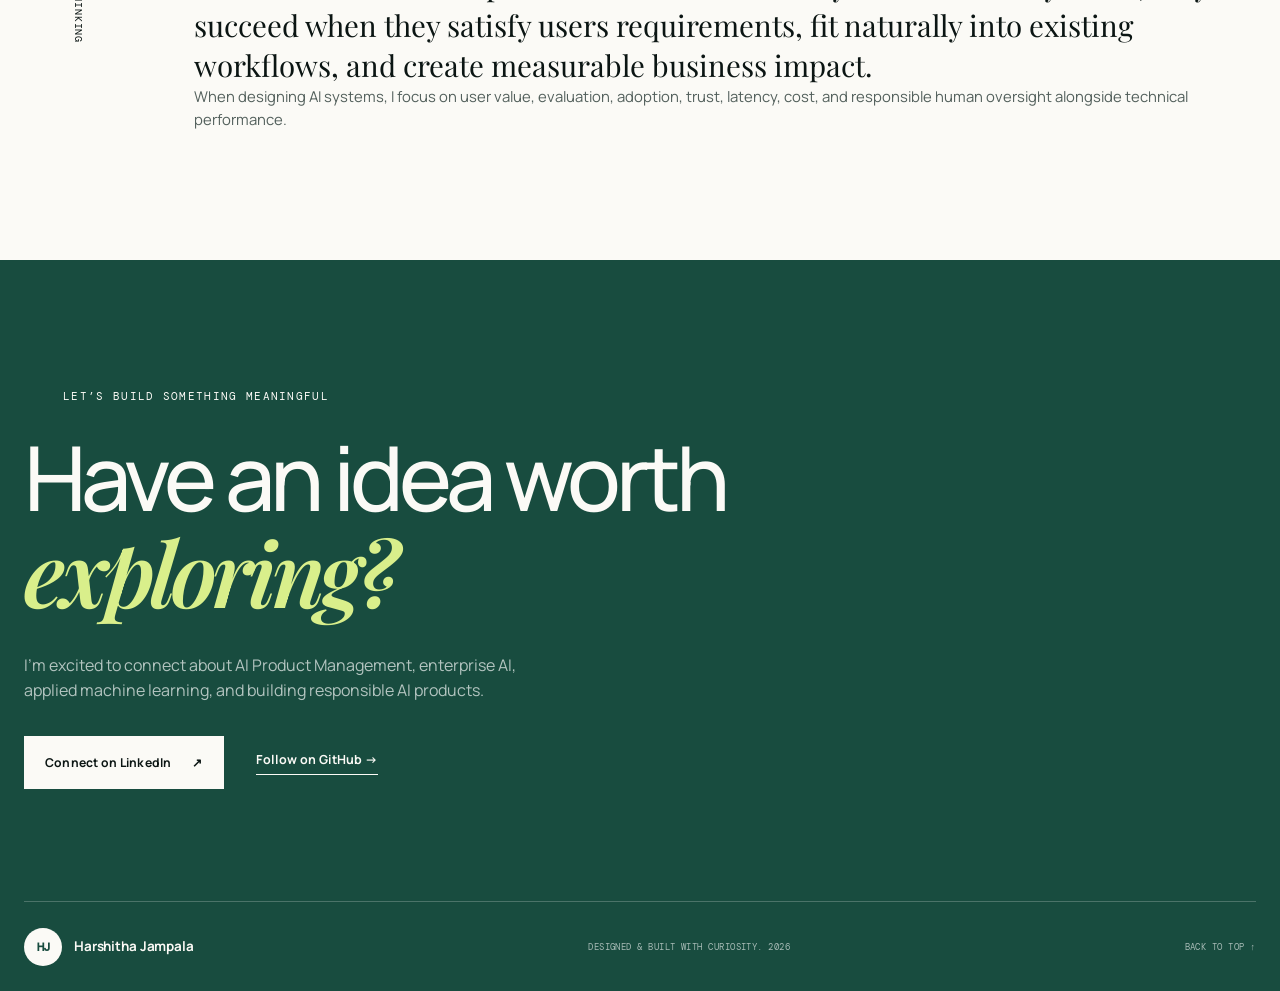
==== commit 0cbafc1e: "Add files via upload" ====
--- a/index.html
+++ b/index.html
@@ -5,10 +5,10 @@
     <meta name="viewport" content="width=device-width, initial-scale=1.0" />
     <meta
       name="description"
-      content="Harshitha Jampala — Data Scientist and AI Engineer building intelligent, production-ready systems."
+      content="Harshitha Jampala — Building enterprise AI products through product thinking, agentic systems, and human-centered AI."
     />
     <meta name="theme-color" content="#0b1513" />
-    <title>Harshitha Jampala | Data Scientist & AI Engineer</title>
+    <title>Harshitha Jampala | AI Product Manager | Applied AI & Enterprise AI</title>
     <link rel="preconnect" href="https://fonts.googleapis.com" />
     <link rel="preconnect" href="https://fonts.gstatic.com" crossorigin />
     <link
@@ -41,12 +41,11 @@
     <main id="main-content">
       <section class="hero" aria-labelledby="hero-title">
         <div class="hero-copy reveal">
-          <p class="eyebrow"><span></span> Data Science · AI Engineering</p>
-          <h1 id="hero-title">I build AI systems that move from <em>ideas</em> to impact.</h1>
+          <p class="eyebrow"><span></span> Applied AI Engineer · AI Product Management</p>
+          <h1 id="hero-title">I design <em>AI products</em> that solve business problems.</h1>
           <p class="hero-intro">
-            I’m Harshitha, a Data Science graduate student at Michigan State University
-            and an AI engineer focused on agentic systems, RAG, and practical machine learning.
-          </p>
+            I’m Harshitha, a Data Science graduate student at Michigan State University. I’m interested in the shift from “humans build, AI helps” to
+              “agents build, humans govern.”</p>
           <div class="hero-actions">
             <a class="button button-primary" href="#projects">Explore my work <span>↗</span></a>
             <a class="text-link" href="#contact">Let’s connect <span>→</span></a>
@@ -79,10 +78,10 @@
 
       <section class="marquee" aria-label="Areas of expertise">
         <div class="marquee-track">
-          <span>Agentic AI</span><i>✦</i><span>Machine Learning</span><i>✦</i>
+          <span>Agentic AI</span><i>✦</i><span>Prompt Engineering</span><i>✦</i>
           <span>RAG Systems</span><i>✦</i><span>Natural Language Processing</span><i>✦</i>
-          <span>Data Science</span><i>✦</i><span>Agentic AI</span><i>✦</i>
-          <span>Machine Learning</span><i>✦</i><span>RAG Systems</span><i>✦</i>
+          <span>Data Science</span><i>✦</i><span>Fine-tuning</span><i>✦</i>
+          <span>Python</span><i>✦</i><span>PySpark</span><i>✦</i>
         </div>
       </section>
 
@@ -94,27 +93,19 @@
         <div class="about-content reveal">
           <h2 id="about-title">Engineering intelligence, <em>responsibly.</em></h2>
           <div class="about-grid">
-            <p class="about-lead">
-              I’m interested in the shift from “humans build, AI helps” to
-              “agents build, humans govern.”
-            </p>
             <div class="about-body">
               <p>
-                With two years of experience, I build agentic systems, retrieval-augmented
-                generation pipelines, and multi-agent orchestration frameworks designed for
-                production data—not just demos.
+                I'm a people person at heart, I love meeting new people, hearing different perpectives, and talking about what I'm building. While studying, I realized my favorite part of any project isn't just training models; it's seeing how a system gets used, how it improves someone's workflow, and how it creates value.
               </p>
               <p>
-                Alongside my graduate studies in Data Science at Michigan State University,
-                I explore how machine learning and thoughtful system design can turn complex
-                data into useful, dependable decisions.
+                That's what draws me to AI Product Management. It brings together everything I care about. Success to me isn't a good accuracy score, it's someone telling me a tool actually helped.
               </p>
             </div>
           </div>
           <div class="stats" aria-label="Highlights">
             <div><strong>2+</strong><span>Years building AI</span></div>
             <div><strong>7</strong><span>Public repositories</span></div>
-            <div><strong>MS</strong><span>Data Science</span></div>
+            <div><strong>Masters</strong><span>Data Science</span></div>
           </div>
         </div>
       </section>
@@ -126,39 +117,39 @@
         </div>
         <div class="expertise-content">
           <div class="section-heading reveal">
-            <p class="kicker">What I bring</p>
-            <h2 id="expertise-title">From raw data to <em>working systems.</em></h2>
+            <p class="kicker">How I create value</p>
+            <h2 id="expertise-title">From user problems to <em>AI products.</em></h2>
           </div>
           <div class="expertise-list">
             <article class="expertise-item reveal">
               <span class="item-number">01</span>
               <div>
-                <h3>AI & Agentic Systems</h3>
-                <p>Multi-agent orchestration, MCP, evaluation benchmarks, and reliable AI workflows.</p>
+                <h3>AI Product Strategy</h3>
+                <p>Discovering AI opportunities, defining intelligent workflows, and translating business needs into AI-powered products.</p>
               </div>
               <span class="item-icon" aria-hidden="true">↗</span>
             </article>
             <article class="expertise-item reveal">
               <span class="item-number">02</span>
               <div>
-                <h3>Machine Learning</h3>
-                <p>End-to-end ML, deep learning, recommendation systems, and model experimentation.</p>
+                <h3>Enterprise AI Systems</h3>
+                <p>Agentic AI, RAG, MCP, evaluation frameworks, and production-ready enterprise AI.</p>
               </div>
               <span class="item-icon" aria-hidden="true">↗</span>
             </article>
             <article class="expertise-item reveal">
               <span class="item-number">03</span>
               <div>
-                <h3>Language & Retrieval</h3>
-                <p>NLP, sentiment analysis, human annotation, and production-minded RAG pipelines.</p>
+                <h3>Human-Centered AI</h3>
+                <p>Human-in-the-loop workflows, responsible AI, model evaluation, and AI adoption.</p>
               </div>
               <span class="item-icon" aria-hidden="true">↗</span>
             </article>
             <article class="expertise-item reveal">
               <span class="item-number">04</span>
               <div>
-                <h3>Data & Engineering</h3>
-                <p>Python, SQL, data exploration, reproducible analysis, and clear technical communication.</p>
+                <h3>Product Analytics</h3>
+                <p>AI evaluation, experimentation, business metrics, usability, and continuous product improvement.</p>
               </div>
               <span class="item-icon" aria-hidden="true">↗</span>
             </article>
@@ -173,8 +164,8 @@
         </div>
         <div class="projects-content">
           <div class="section-heading reveal">
-            <p class="kicker">Recent projects</p>
-            <h2 id="projects-title">Building to <em>learn and solve.</em></h2>
+            <p class="kicker">Featured AI product projects</p>
+            <h2 id="projects-title">Building <em>AI products with impact.</em></h2>
           </div>
           <div class="project-grid">
             <a
@@ -209,7 +200,7 @@
                 <div class="node node-three"></div><div class="node node-four"></div>
                 <svg viewBox="0 0 400 240"><path d="M65 62L195 110L330 62M195 110L95 195M195 110L300 190" /></svg>
               </div>
-              <div class="project-meta"><span>Machine Learning</span><span>2025</span></div>
+              <div class="project-meta"><span>Enterprise AI Systems</span><span>2025</span></div>
               <h3>Advanced Recommender System</h3>
               <p>A recommendation engine project exploring personalized prediction approaches.</p>
               <span class="project-link">View repository ↗</span>
@@ -259,13 +250,29 @@
         </div>
       </section>
 
+
+      <section class="section philosophy">
+        <div class="section-label reveal">
+          <span>04</span>
+          <p>Product Thinking</p>
+        </div>
+        <div class="about-content reveal">
+          <h2>How I think about <em>AI products.</em></h2>
+          <p class="about-lead">
+            I believe successful AI products are not defined by model accuracy alone; they succeed when they satisfy users requirements, fit naturally into existing workflows, and create measurable business impact.
+          </p>
+          <div class="about-body">
+            <p>When designing AI systems, I focus on user value, evaluation, adoption, trust, latency, cost, and responsible human oversight alongside technical performance.</p>
+          </div>
+        </div>
+      </section>
+
       <section class="contact" id="contact" aria-labelledby="contact-title">
         <div class="contact-inner reveal">
           <p class="eyebrow light"><span></span> Let’s build something meaningful</p>
           <h2 id="contact-title">Have an idea worth <em>exploring?</em></h2>
           <p>
-            I’m open to opportunities and conversations around AI engineering,
-            data science, and intelligent systems.
+            I’m excited to connect about AI Product Management, enterprise AI, applied machine learning, and building responsible AI products.
           </p>
           <div class="contact-actions">
             <a
